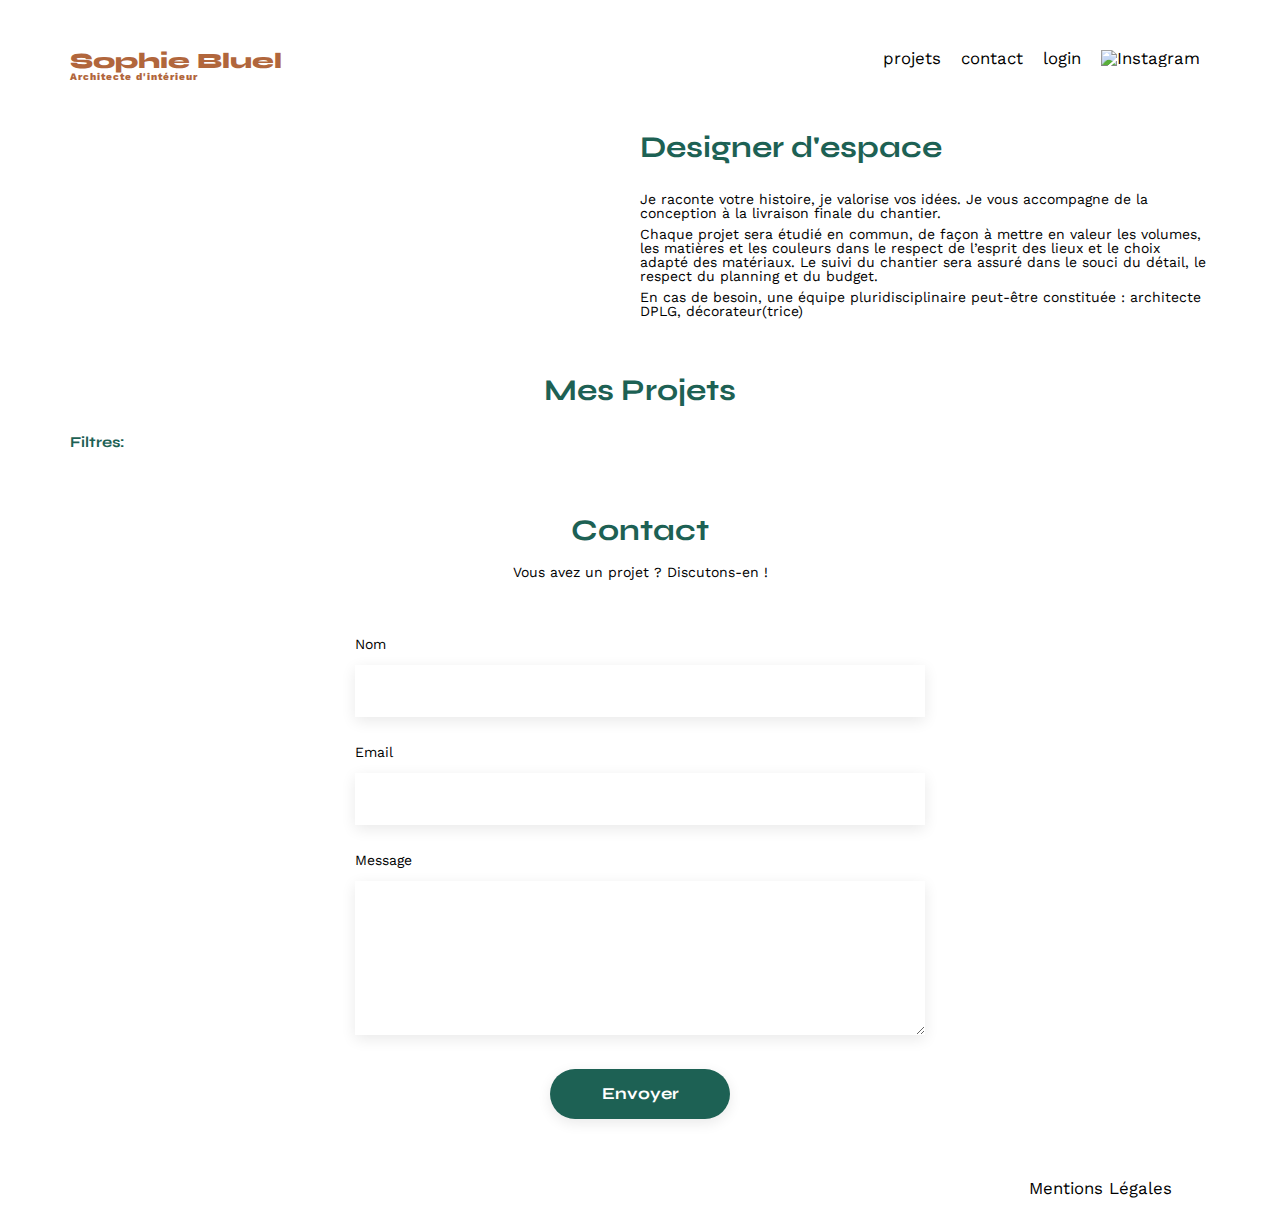
==== FrontEnd/index.html @ 52e9126b "Filtres par categories" ====
<!DOCTYPE html>
<html lang="fr">

<head>
	<meta charset="UTF-8">
	<title>Sophie Bluel - Architecte d'intérieur</title>
	<meta name="viewport" content="width=device-width, initial-scale=1.0">
	<link rel="preconnect" href="https://fonts.googleapis.com">
	<link rel="preconnect" href="https://fonts.gstatic.com" crossorigin>
	<link href="https://fonts.googleapis.com/css2?family=Syne:wght@700;800&family=Work+Sans&display=swap"
		rel="stylesheet">
	<meta name="description" content="">
	<link rel="stylesheet" href="./assets/style.css">
	<script src="./assets/script.js" defer></script>
</head>

<body>
	<header>
		<h1>Sophie Bluel <span>Architecte d'intérieur</span></h1>
		<nav>
			<ul>
				<li>projets</li>
				<li>contact</li>
				<li>login</li>
				<li><img src="./assets/icons/instagram.png" alt="Instagram"></li>
			</ul>
		</nav>
	</header>
	<main>
		<section id="introduction">
			<figure>
				<img src="./assets/images/sophie-bluel.png" alt="">
			</figure>
			<article>
				<h2>Designer d'espace</h2>
				<p>Je raconte votre histoire, je valorise vos idées. Je vous accompagne de la conception à la livraison
					finale du chantier.</p>
				<p>Chaque projet sera étudié en commun, de façon à mettre en valeur les volumes, les matières et les
					couleurs dans le respect de l’esprit des lieux et le choix adapté des matériaux. Le suivi du
					chantier sera assuré dans le souci du détail, le respect du planning et du budget.</p>
				<p>En cas de besoin, une équipe pluridisciplinaire peut-être constituée : architecte DPLG,
					décorateur(trice)</p>
			</article>
		</section>
		<section id="portfolio">
			<h2>Mes Projets</h2>
			<div class="filters">
				<h3>Filtres:</h3>
				<div class="categories"></div>
			</div>
			<div class="gallery"></div>
		</section>
		<section id="contact">
			<h2>Contact</h2>
			<p>Vous avez un projet ? Discutons-en !</p>
			<form action="#" method="post">
				<label for="name">Nom</label>
				<input type="text" name="name" id="name">
				<label for="email">Email</label>
				<input type="email" name="email" id="email">
				<label for="message">Message</label>
				<textarea name="message" id="message" cols="30" rows="10"></textarea>
				<input type="submit" value="Envoyer">
			</form>
		</section>
	</main>

	<footer>
		<nav>
			<ul>
				<li>Mentions Légales</li>
			</ul>
		</nav>
	</footer>
</body>

</html>
---- FrontEnd/assets/style.css ----
/* http://meyerweb.com/eric/tools/css/reset/
   v2.0 | 20110126
   License: none (public domain)
*/

html,
body,
div,
span,
applet,
object,
iframe,
h1,
h2,
h3,
h4,
h5,
h6,
p,
blockquote,
pre,
a,
abbr,
acronym,
address,
big,
cite,
code,
del,
dfn,
em,
img,
ins,
kbd,
q,
s,
samp,
small,
strike,
strong,
sub,
sup,
tt,
var,
b,
u,
i,
center,
dl,
dt,
dd,
ol,
ul,
li,
fieldset,
form,
label,
legend,
table,
caption,
tbody,
tfoot,
thead,
tr,
th,
td,
article,
aside,
canvas,
details,
embed,
figure,
figcaption,
footer,
header,
hgroup,
menu,
nav,
output,
ruby,
section,
summary,
time,
mark,
audio,
video {
	margin: 0;
	padding: 0;
	border: 0;
	font-size: 100%;
	font: inherit;
	vertical-align: baseline;
}

/* HTML5 display-role reset for older browsers */
article,
aside,
details,
figcaption,
figure,
footer,
header,
hgroup,
menu,
nav,
section {
	display: block;
}

body {
	line-height: 1;
}

ol,
ul {
	list-style: none;
}

blockquote,
q {
	quotes: none;
}

blockquote:before,
blockquote:after,
q:before,
q:after {
	content: '';
	content: none;
}

table {
	border-collapse: collapse;
	border-spacing: 0;
}

/** end reset css**/
body {
	max-width: 1140px;
	margin: auto;
	font-family: 'Work Sans';
	font-size: 14px;
}

header {
	display: flex;
	justify-content: space-between;
	margin: 50px 0
}

section {
	margin: 50px 0
}

h1 {
	display: flex;
	flex-direction: column;
	font-family: 'Syne';
	font-size: 22px;
	font-weight: 800;
	color: #B1663C
}

h1>span {
	font-family: 'Work Sans';
	font-size: 10px;
	letter-spacing: 0.1em;
	;
}

h2 {
	font-family: 'Syne';
	font-weight: 700;
	font-size: 30px;
	color: #1D6154
}

nav ul {
	display: flex;
	align-items: center;
	list-style-type: none;

}

nav li {
	padding: 0 10px;
	font-size: 1.2em;
}

li:hover {
	color: #B1663C;
}

#introduction {
	display: flex;
	align-items: center;
}

#introduction figure {
	flex: 1
}

#introduction img {
	display: block;
	margin: auto;
	width: 80%;
}

#introduction article {
	flex: 1
}

#introduction h2 {
	margin-bottom: 1em;
}

#introduction p {
	margin-bottom: 0.5em;
}

#portfolio h2 {
	text-align: center;
	margin-bottom: 1em;
}

.gallery {
	width: 100%;
	display: grid;
	grid-template-columns: 1fr 1fr 1fr;
	grid-column-gap: 20px;
	grid-row-gap: 20px;
}

.gallery img {
	width: 100%;

}

#contact {
	width: 50%;
	margin: auto;
}

#contact>* {
	text-align: center;

}

#contact h2 {
	margin-bottom: 20px;
}

#contact form {
	text-align: left;
	margin-top: 30px;
	display: flex;
	flex-direction: column;
}

#contact input {
	height: 50px;
	font-size: 1.2em;
	border: none;
	box-shadow: 0px 4px 14px rgba(0, 0, 0, 0.09);
}

#contact label {
	margin: 2em 0 1em 0;
}

#contact textarea {
	border: none;
	box-shadow: 0px 4px 14px rgba(0, 0, 0, 0.09);
}

input[type="submit"] {
	font-family: 'Syne';
	font-weight: 700;
	color: white;
	background-color: #1D6154;
	margin: 2em auto;
	width: 180px;
	text-align: center;
	border-radius: 60px;
}

footer nav ul {
	display: flex;
	justify-content: flex-end;
	margin: 2em
}


/* Code de Samira */

h3 {
	font-family: 'Syne';
	font-weight: 700;
	font-size: 15px;
	color: #1D6154;
	margin-bottom: 0.5em;
}

div.filters {
	margin-bottom: 15px;

}
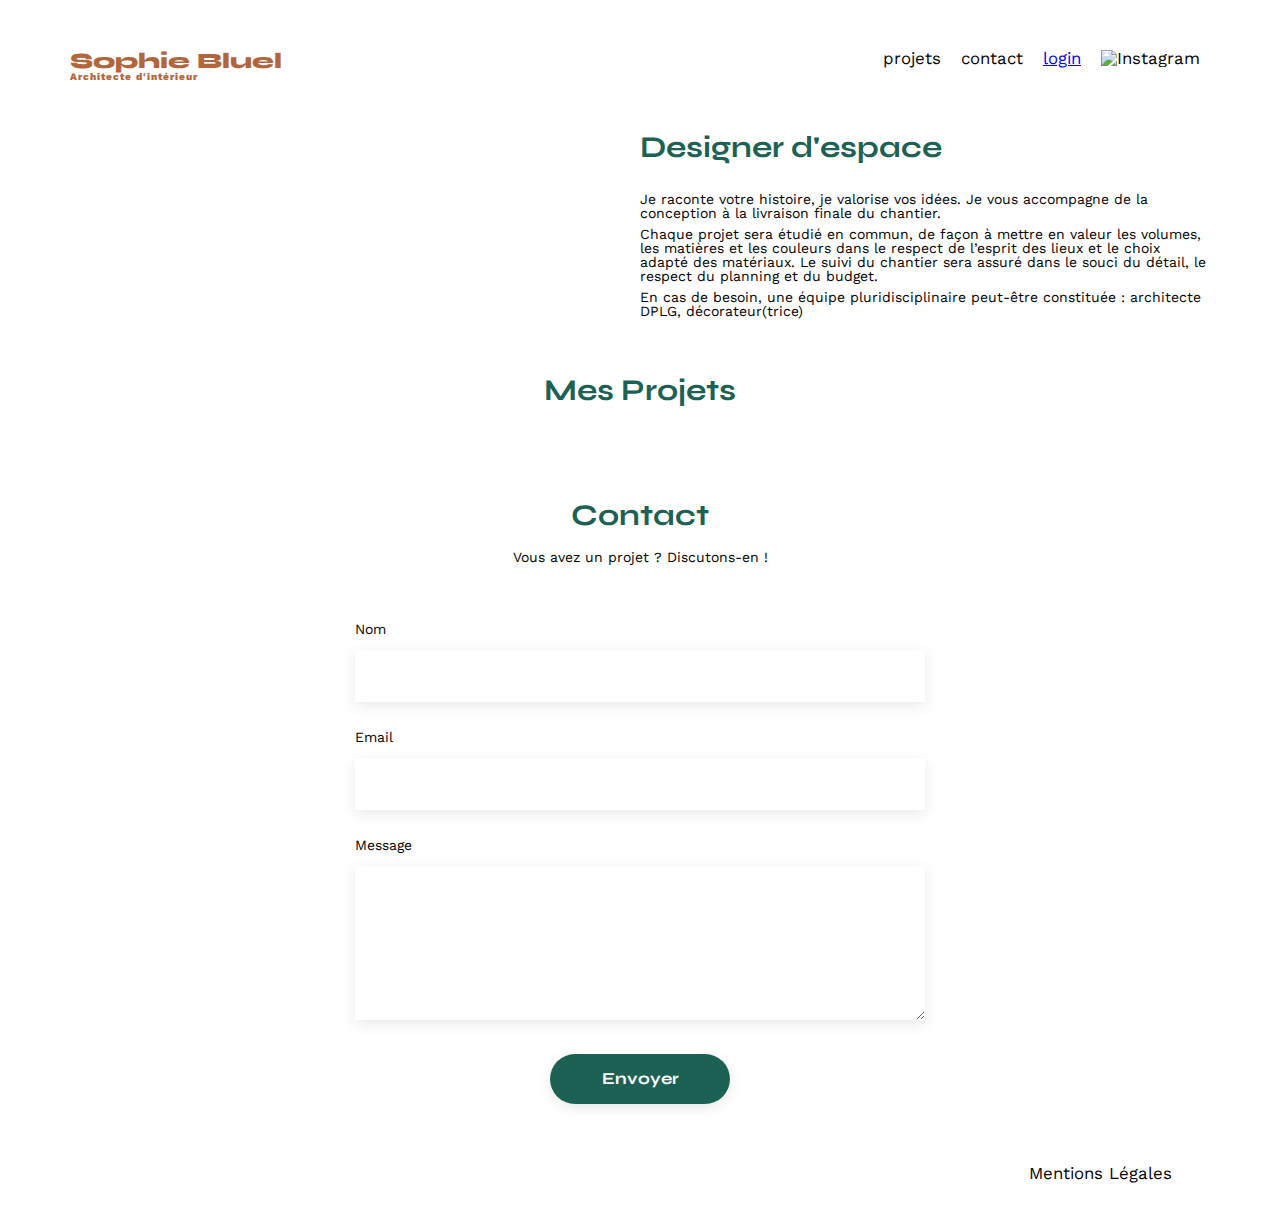
==== commit a92d57a1: "integration de la page login,modification des filtres" ====
--- a/FrontEnd/index.html
+++ b/FrontEnd/index.html
@@ -21,7 +21,7 @@
 			<ul>
 				<li>projets</li>
 				<li>contact</li>
-				<li>login</li>
+				<li><a href="login.html">login</a></li>
 				<li><img src="./assets/icons/instagram.png" alt="Instagram"></li>
 			</ul>
 		</nav>
@@ -45,7 +45,6 @@
 		<section id="portfolio">
 			<h2>Mes Projets</h2>
 			<div class="filters">
-				<h3>Filtres:</h3>
 				<div class="categories"></div>
 			</div>
 			<div class="gallery"></div>
--- a/FrontEnd/assets/style.css
+++ b/FrontEnd/assets/style.css
@@ -292,6 +292,30 @@
 
 
 /* Code de Samira */
+div.categories {
+	display: flex;
+	justify-content: center;
+	gap: 15px;
+}
+
+div.categories div {
+	border-radius: 60px;
+	border-color: #1D6154;
+	height: 37px;
+	padding-left: 30px;
+	padding-right: 30px;
+	font-family: 'Syne';
+	background-color: transparent;
+	color: #1D6154;
+	border: solid;
+	display: flex;
+	align-items: center;
+}
+
+div.categories div.active {
+	background-color: #1D6154;
+	color: white;
+}
 
 h3 {
 	font-family: 'Syne';
@@ -304,4 +328,69 @@
 div.filters {
 	margin-bottom: 15px;
 
+}
+
+
+#login-form h2.login {
+	display: flex;
+	justify-content: center;
+
+
+
+}
+
+
+#login-form {
+	display: flex;
+	justify-content: center;
+	flex-direction: column;
+	gap: 15px;
+	align-items: center;
+}
+
+#login-form label.email {
+	width: 379px;
+}
+
+#login-form label.Mdp {
+	width: 379px;
+}
+
+#login-form input {
+	width: 379px;
+	height: 51px;
+	outline: none;
+	border: 0px;
+	box-shadow: 0px 4px 14px rgba(0, 0, 0, 0.09);
+}
+
+#login-form input:focus {
+	border: 2px solid rgb(0, 132, 255);
+	outline: none
+}
+
+
+#login-form button.login-btn {
+	border-radius: 60px;
+	background-color: #1D6154;
+	color: white;
+	border: none;
+	padding: 10px;
+	font-size: 16px;
+	margin-top: 10px;
+	cursor: pointer;
+	width: 15%;
+	display: flex;
+	justify-content: center;
+	font-family: 'syne';
+
+}
+
+#login-form div {
+	display: flex;
+	gap: 15px;
+	text-decoration: underline;
+	cursor: pointer;
+	font-weight: 500;
+	color: rgba(61, 61, 61, 1);
 }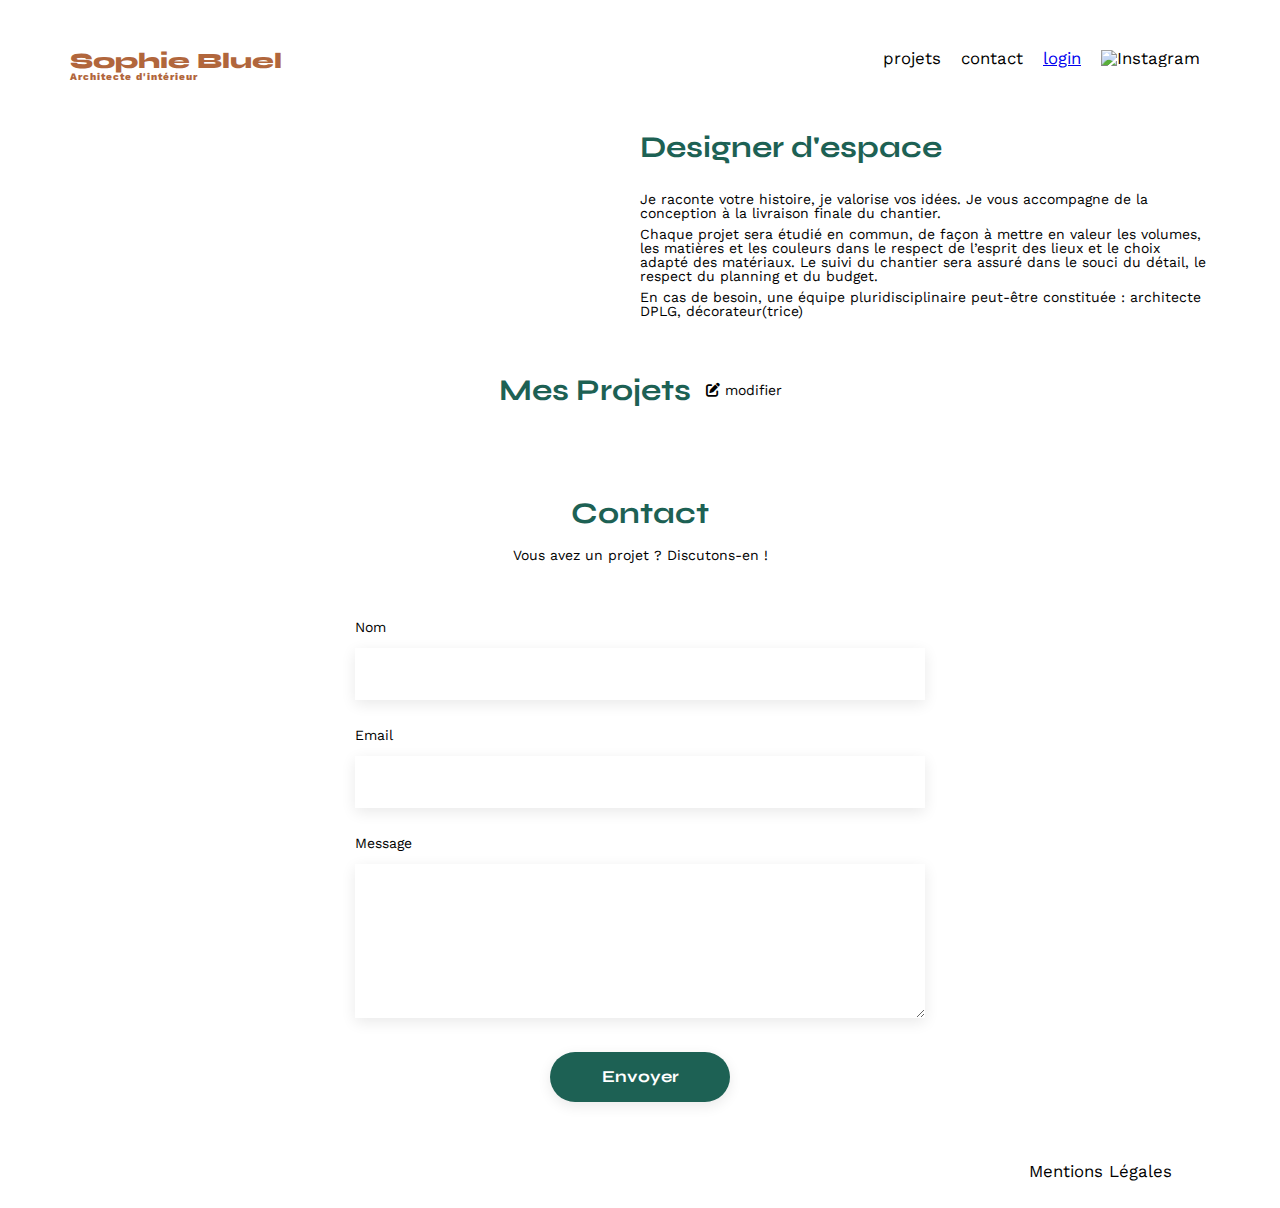
==== commit 35308153: "creation de modal,affichage de la liste des images" ====
--- a/FrontEnd/index.html
+++ b/FrontEnd/index.html
@@ -11,6 +11,8 @@
 		rel="stylesheet">
 	<meta name="description" content="">
 	<link rel="stylesheet" href="./assets/style.css">
+	<link rel="stylesheet" href="https://cdnjs.cloudflare.com/ajax/libs/font-awesome/6.4.2/css/all.min.css">
+
 	<script src="./assets/script.js" defer></script>
 </head>
 
@@ -43,7 +45,21 @@
 			</article>
 		</section>
 		<section id="portfolio">
-			<h2>Mes Projets</h2>
+			<div class="button">
+				<h2>Mes Projets</h2>
+				<div id="edit-button"><i class="fa-solid fa-pen-to-square"></i> modifier</div>
+			</div>
+			<div id="modal" class="modal">
+				<div class="modal-content">
+					<span class="close">&times;</span>
+					<h3>Galerie photo</h3>
+					<div id="liste-galerie"></div>
+					<hr />
+					<div class="modal-footer">
+						<div id="addPhotoButton">Ajouter une photo</div>
+					</div>
+				</div>
+			</div>
 			<div class="filters">
 				<div class="categories"></div>
 			</div>
--- a/FrontEnd/assets/style.css
+++ b/FrontEnd/assets/style.css
@@ -310,6 +310,7 @@
 	border: solid;
 	display: flex;
 	align-items: center;
+	cursor: pointer;
 }
 
 div.categories div.active {
@@ -393,4 +394,90 @@
 	cursor: pointer;
 	font-weight: 500;
 	color: rgba(61, 61, 61, 1);
+}
+
+.error {
+	color: red;
+}
+
+div.button {
+	display: flex;
+	justify-content: center;
+	align-items: center;
+	gap: 15px;
+	margin-bottom: 2em;
+}
+
+#edit-button {
+	cursor: pointer;
+}
+
+#portfolio div.button h2 {
+	margin-bottom: 0px;
+}
+
+/* Style de base du modal (caché par défaut) */
+.modal {
+	display: none;
+	/* Caché au départ */
+	position: fixed;
+	z-index: 1000;
+	left: 0;
+	top: 0;
+	width: 100%;
+	height: 100%;
+	background-color: rgba(0, 0, 0, 0.5);
+	/* Fond semi-transparent */
+}
+
+/* Contenu du modal */
+.modal-content {
+	background-color: white;
+	margin: auto auto;
+	padding: 70px;
+	width: 430px;
+	border-radius: 10px;
+	text-align: center;
+	box-shadow: 0 0 10px rgba(0, 0, 0, 0.3)
+}
+
+/* Bouton de fermeture */
+.close {
+	float: right;
+	font-size: 12px;
+	font-weight: bold;
+	cursor: pointer;
+}
+
+.imagemodal {
+	width: 78px;
+	height: 105px;
+}
+
+#liste-galerie {
+	display: flex;
+	flex-direction: row;
+	flex-wrap: wrap;
+	gap: 10px;
+	margin-top: 40px;
+	margin-bottom: 40px;
+}
+
+#addPhotoButton {
+	margin-top: 30px;
+	background-color: #1D6154;
+	border-radius: 60px;
+	height: 36px;
+	width: 237px;
+	font-family: 'Syne';
+	display: flex;
+	align-items: center;
+	justify-content: center;
+	color: white;
+}
+
+div.modal-footer {
+	display: flex;
+	align-items: center;
+	justify-content: center;
 }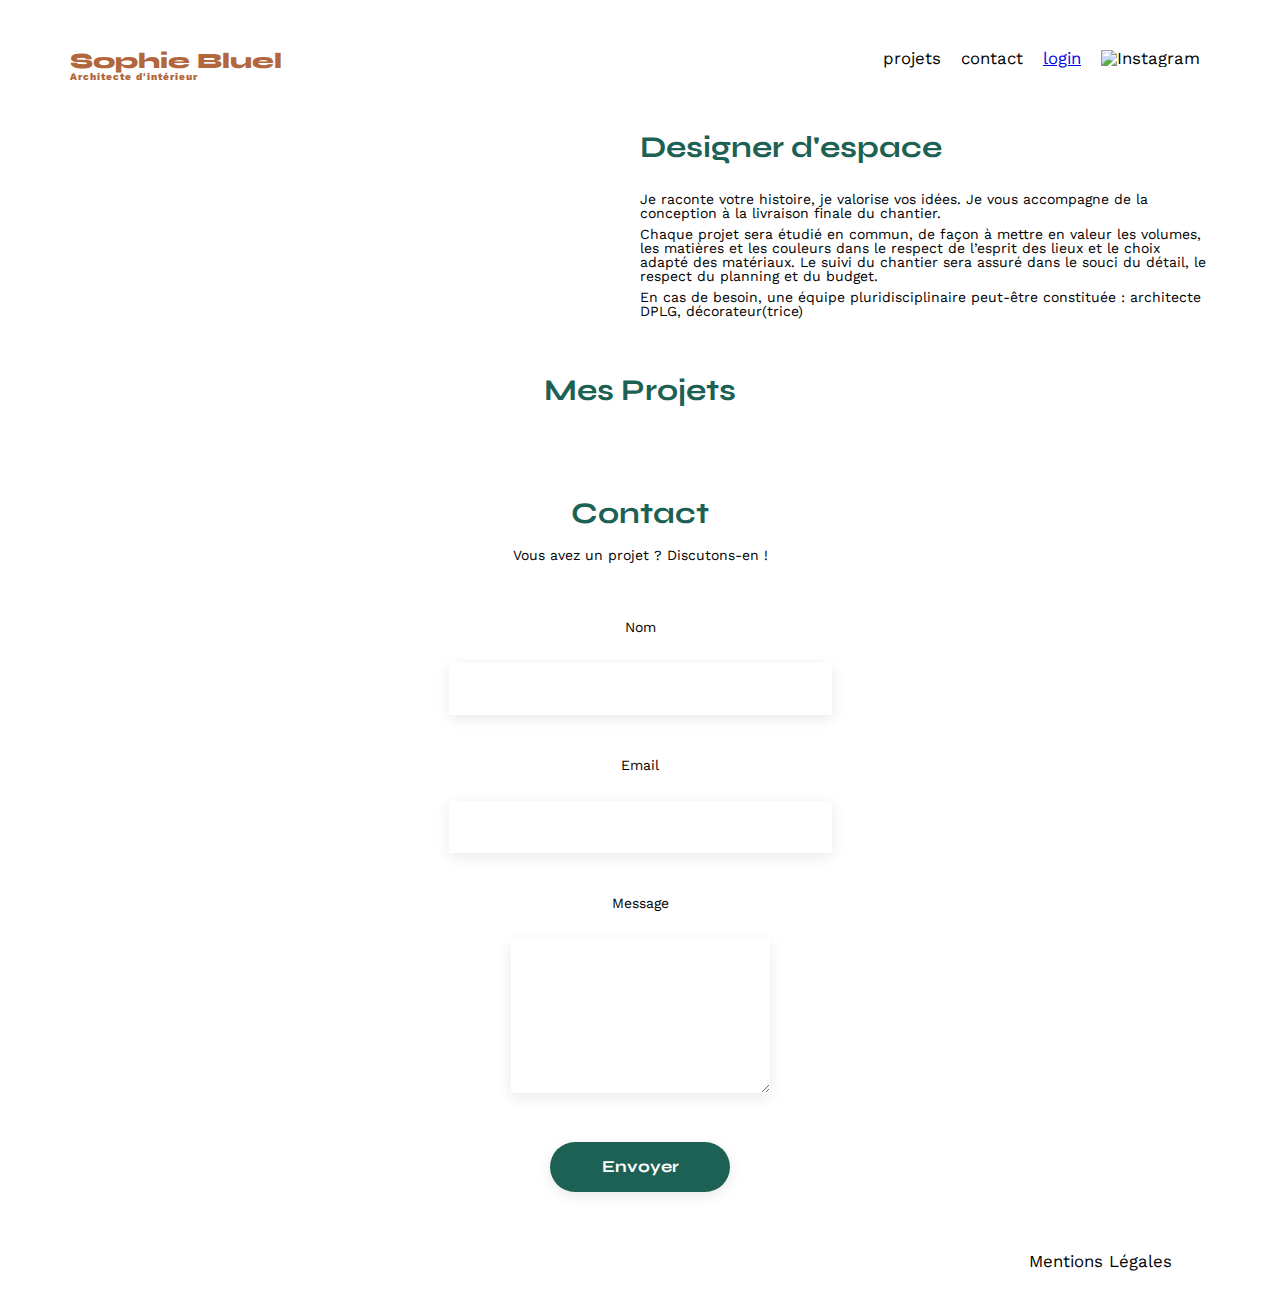
==== commit 5166060d: "etape 3.3 formulaire modale" ====
--- a/FrontEnd/index.html
+++ b/FrontEnd/index.html
@@ -49,17 +49,47 @@
 				<h2>Mes Projets</h2>
 				<div id="edit-button"><i class="fa-solid fa-pen-to-square"></i> modifier</div>
 			</div>
+
+			<!-- modale -->
 			<div id="modal" class="modal">
 				<div class="modal-content">
 					<span class="close">&times;</span>
-					<h3>Galerie photo</h3>
-					<div id="liste-galerie"></div>
-					<hr />
-					<div class="modal-footer">
-						<div id="addPhotoButton">Ajouter une photo</div>
+					<div id="edit-modal">
+						<h3>Galerie photo</h3>
+						<div id="liste-galerie"></div>
+						<hr />
+						<div class="modal-footer">
+							<div id="addPhotoButton" class="button">Ajouter une photo</div>
+						</div>
+						<p class="error"></p>
 					</div>
+					<div id="create-modal">
+						<h3>Ajout photo</h3>
+						<form>
+							<div class="file-field">
+								<img src="./assets/icons/input_image.png" />
+								<input type="file" accept="jpg,png" />
+								<span>jpg, png : 4mo max</span>
+							</div>
+							<label for="title">Titre</label>
+							<input type="text" name="title" />
+							<label>categories</label>
+							<select name="categoryId">
+							</select>
+							<hr />
+							<div class="modal-footer">
+								<input type="submit" class="button" value="Valider">
+								<hr />
+							</div>
+					</div>
+					<p class="error"></p>
+					</form>
 				</div>
+
 			</div>
+			</div>
+
+
 			<div class="filters">
 				<div class="categories"></div>
 			</div>
--- a/FrontEnd/assets/style.css
+++ b/FrontEnd/assets/style.css
@@ -332,16 +332,16 @@
 }
 
 
-#login-form h2.login {
-	display: flex;
-	justify-content: center;
-
-
-
-}
-
-
-#login-form {
+form h2.login {
+	display: flex;
+	justify-content: center;
+
+
+
+}
+
+
+form {
 	display: flex;
 	justify-content: center;
 	flex-direction: column;
@@ -349,15 +349,16 @@
 	align-items: center;
 }
 
-#login-form label.email {
+form label.email {
 	width: 379px;
 }
 
-#login-form label.Mdp {
+form label.Mdp {
 	width: 379px;
 }
 
-#login-form input {
+form select,
+form input {
 	width: 379px;
 	height: 51px;
 	outline: none;
@@ -365,13 +366,13 @@
 	box-shadow: 0px 4px 14px rgba(0, 0, 0, 0.09);
 }
 
-#login-form input:focus {
+form input:focus {
 	border: 2px solid rgb(0, 132, 255);
 	outline: none
 }
 
 
-#login-form button.login-btn {
+form button.login-btn {
 	border-radius: 60px;
 	background-color: #1D6154;
 	color: white;
@@ -387,7 +388,7 @@
 
 }
 
-#login-form div {
+form div {
 	display: flex;
 	gap: 15px;
 	text-decoration: underline;
@@ -409,6 +410,7 @@
 }
 
 #edit-button {
+	display: none;
 	cursor: pointer;
 }
 
@@ -450,8 +452,23 @@
 }
 
 .imagemodal {
+	position: relative;
+}
+
+.imagemodal img {
 	width: 78px;
 	height: 105px;
+}
+
+.imagemodal i {
+	position: absolute;
+	top: 5px;
+	right: 5px;
+	color: white;
+	background-color: black;
+	padding: 4px;
+	border-radius: 5px;
+	cursor: pointer;
 }
 
 #liste-galerie {
@@ -463,7 +480,7 @@
 	margin-bottom: 40px;
 }
 
-#addPhotoButton {
+#modal .button {
 	margin-top: 30px;
 	background-color: #1D6154;
 	border-radius: 60px;
@@ -480,4 +497,26 @@
 	display: flex;
 	align-items: center;
 	justify-content: center;
+	cursor: pointer;
+}
+
+div#create-modal {
+	display: none;
+}
+
+.file-field {
+	width: 420px;
+	height: 169px;
+	background-color: #E8F1F6;
+	color: #444444;
+	border-radius: 10px;
+	display: flex;
+	flex-direction: column;
+	align-items: center;
+	padding: 20px;
+}
+
+.file-field img {
+	width: 68px;
+	height: 60px;
 }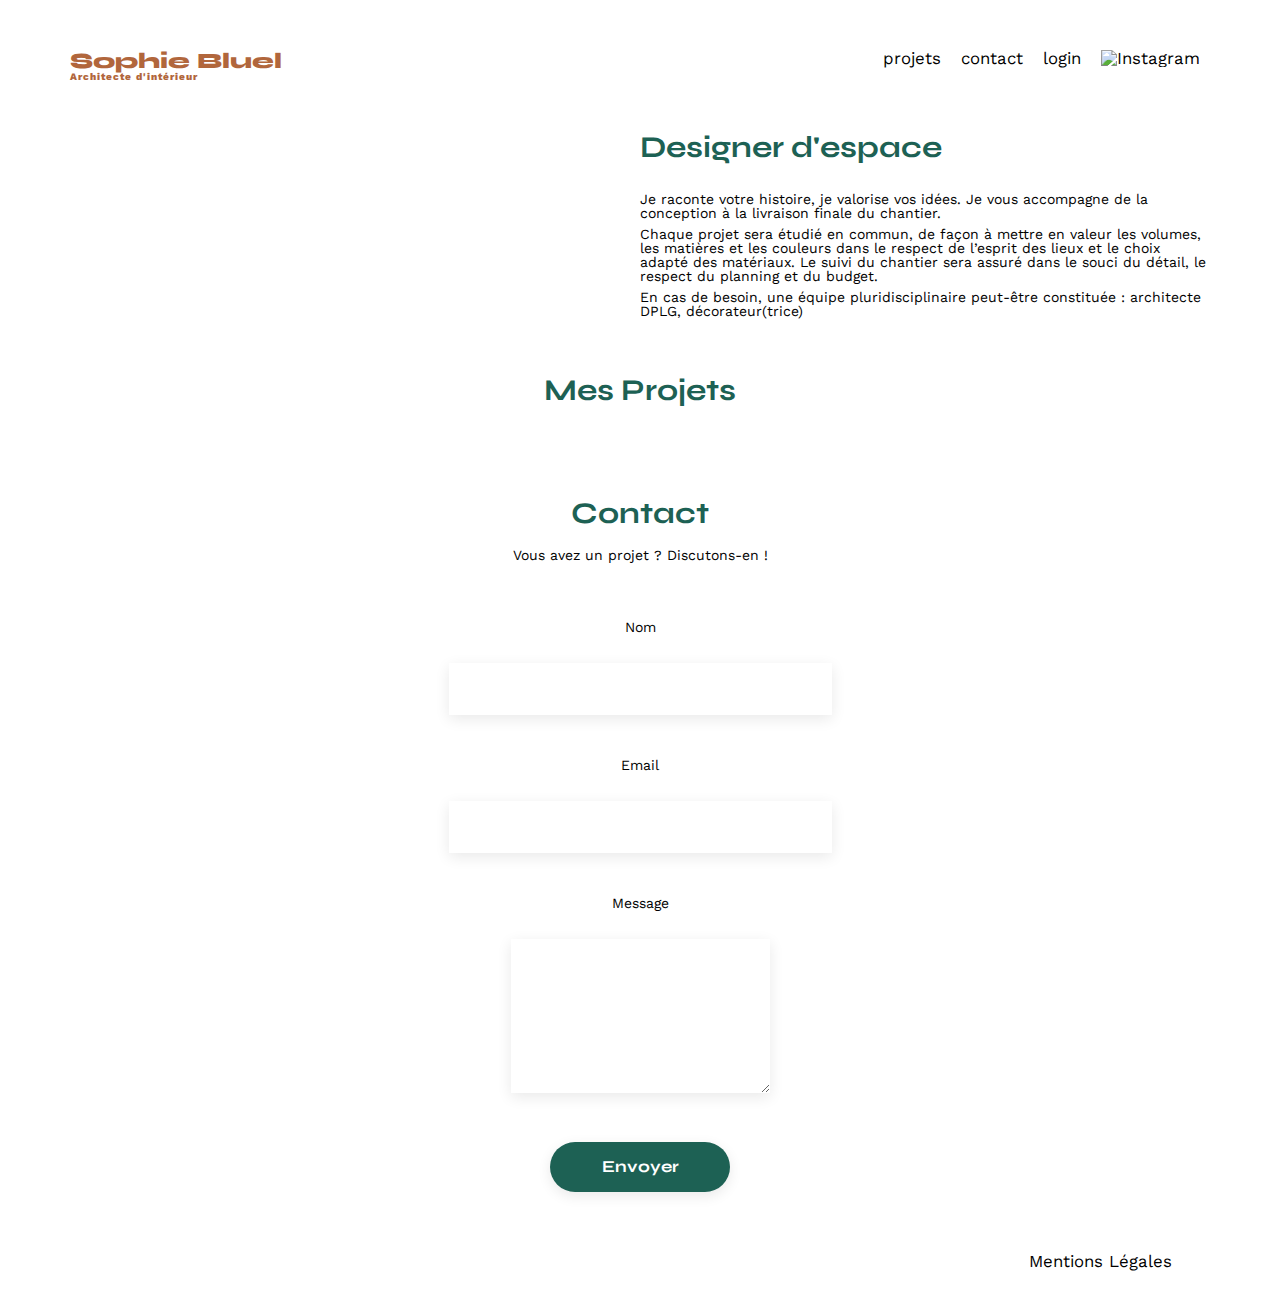
==== commit fc888c5c: "ajout de la deconnexion et message d'erreur en cas de problème de connexion" ====
--- a/FrontEnd/index.html
+++ b/FrontEnd/index.html
@@ -17,13 +17,16 @@
 </head>
 
 <body>
+	<div id="edit-bar">
+		<div><i class="fa-solid fa-pen-to-square"></i> Mode édition </div>
+	</div>
 	<header>
 		<h1>Sophie Bluel <span>Architecte d'intérieur</span></h1>
 		<nav>
 			<ul>
 				<li>projets</li>
 				<li>contact</li>
-				<li><a href="login.html">login</a></li>
+				<li><a id="logButton" href="login.html">login</a></li>
 				<li><img src="./assets/icons/instagram.png" alt="Instagram"></li>
 			</ul>
 		</nav>
@@ -55,26 +58,31 @@
 				<div class="modal-content">
 					<span class="close">&times;</span>
 					<div id="edit-modal">
-						<h3>Galerie photo</h3>
+						<h4>Galerie photo</h4>
 						<div id="liste-galerie"></div>
 						<hr />
 						<div class="modal-footer">
 							<div id="addPhotoButton" class="button">Ajouter une photo</div>
 						</div>
-						<p class="error"></p>
 					</div>
 					<div id="create-modal">
-						<h3>Ajout photo</h3>
+						<h4>Ajout photo</h4>
 						<form>
-							<div class="file-field">
-								<img src="./assets/icons/input_image.png" />
-								<input type="file" accept="jpg,png" />
-								<span>jpg, png : 4mo max</span>
+							<div class="input-image">
+								<div class="file-field">
+									<img src="./assets/icons/input_image.png" />
+									<div class="file-field-button">
+										<input id="image" type="file" name="image" accept=".jpg, .png" />
+										<label for="image">+ Ajouter photo</label>
+									</div>
+									<span>jpg, png : 4mo max</span>
+								</div>
+								<img id="preview" class="preview" alt="Aperçu de l'image">
 							</div>
 							<label for="title">Titre</label>
 							<input type="text" name="title" />
 							<label>categories</label>
-							<select name="categoryId">
+							<select name="category">
 							</select>
 							<hr />
 							<div class="modal-footer">
@@ -82,8 +90,8 @@
 								<hr />
 							</div>
 					</div>
+					</form>
 					<p class="error"></p>
-					</form>
 				</div>
 
 			</div>
--- a/FrontEnd/assets/style.css
+++ b/FrontEnd/assets/style.css
@@ -388,7 +388,7 @@
 
 }
 
-form div {
+form .button {
 	display: flex;
 	gap: 15px;
 	text-decoration: underline;
@@ -401,12 +401,13 @@
 	color: red;
 }
 
-div.button {
+.button {
 	display: flex;
 	justify-content: center;
 	align-items: center;
 	gap: 15px;
 	margin-bottom: 2em;
+	cursor: pointer;
 }
 
 #edit-button {
@@ -414,7 +415,7 @@
 	cursor: pointer;
 }
 
-#portfolio div.button h2 {
+#portfolio .button h2 {
 	margin-bottom: 0px;
 }
 
@@ -497,21 +498,25 @@
 	display: flex;
 	align-items: center;
 	justify-content: center;
-	cursor: pointer;
 }
 
 div#create-modal {
 	display: none;
 }
 
-.file-field {
+.input-image {
 	width: 420px;
 	height: 169px;
 	background-color: #E8F1F6;
 	color: #444444;
 	border-radius: 10px;
+}
+
+.file-field {
 	display: flex;
 	flex-direction: column;
+	gap: 15px;
+	justify-content: center;
 	align-items: center;
 	padding: 20px;
 }
@@ -519,4 +524,66 @@
 .file-field img {
 	width: 68px;
 	height: 60px;
+}
+
+.file-field-button {
+	width: 173px;
+	height: 36px;
+	border-radius: 50px;
+	position: relative;
+	background-color: #CBD6DC;
+	cursor: pointer;
+	padding: auto;
+}
+
+.file-field-button input {
+	position: absolute;
+	width: 100%;
+	height: 100%;
+	box-shadow: none;
+	right: 0px;
+	opacity: 0;
+	cursor: pointer;
+}
+
+.file-field-button label {
+	position: absolute;
+	width: 100%;
+	right: 0px;
+	top: 10px;
+	cursor: pointer;
+}
+
+#preview {
+	display: none;
+	height: 169px;
+	margin-left: auto;
+	margin-right: auto;
+}
+
+h4 {
+	font-size: 26px;
+	margin-bottom: 15px;
+}
+
+#edit-bar {
+	display: none;
+	justify-content: center;
+	align-items: center;
+	background-color: black;
+	position: relative;
+	color: white;
+	width: 99vw;
+	height: 59px;
+	left: 50%;
+	transform: translateX(-50%);
+}
+
+nav a {
+	text-decoration: none;
+	color: inherit;
+}
+
+nav a.active {
+	font-weight: 600;
 }